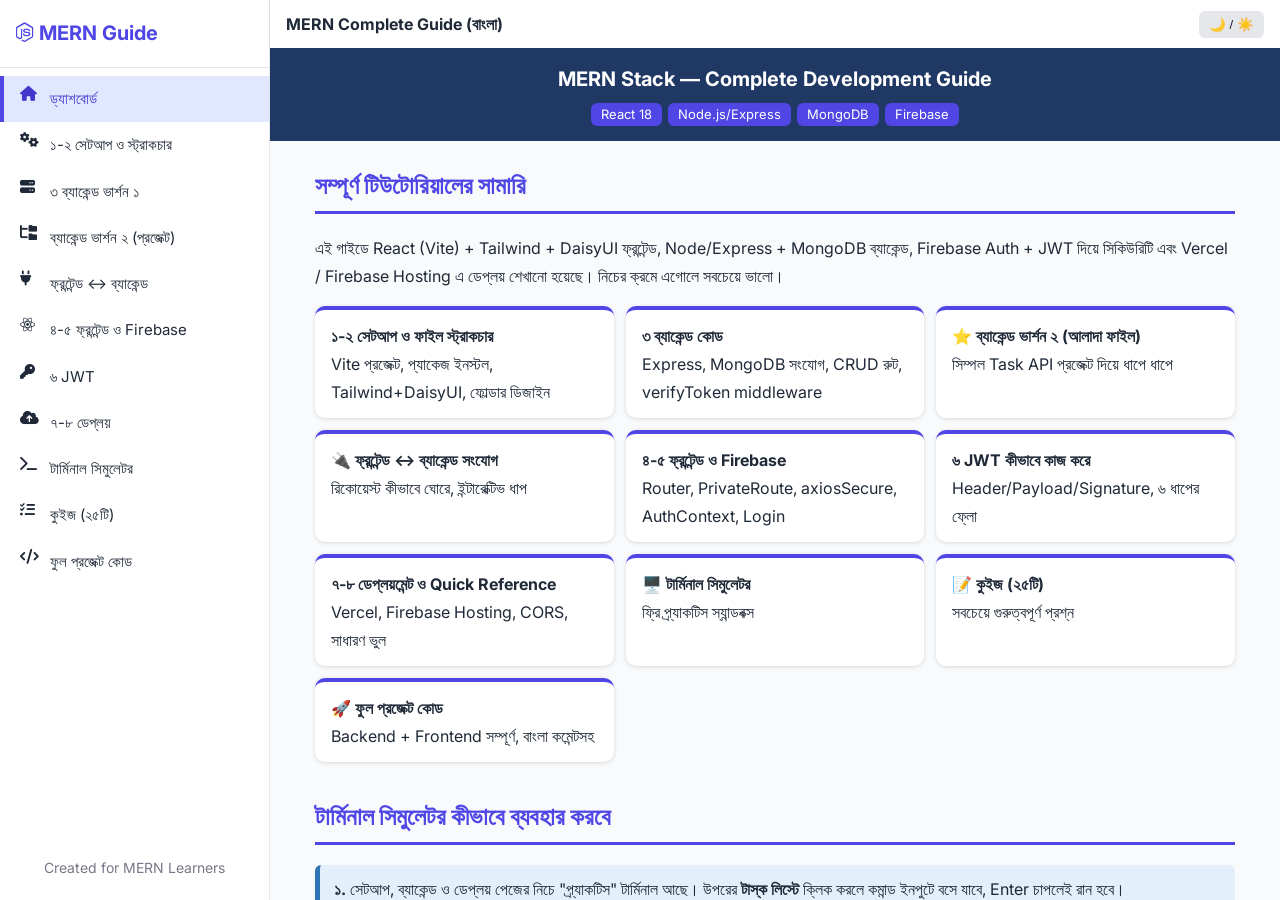
==== index.html @ 226db300 "first commit" ====
<!DOCTYPE html><html lang="bn"><head><meta charset="utf-8"><meta name="viewport" content="width=device-width,initial-scale=1"><title>হোম — MERN Guide</title><link rel="stylesheet" href="style.css"></head><body data-p="index"><main>
<h2>সম্পূর্ণ টিউটোরিয়ালের সামারি</h2>
<p>এই গাইডে React (Vite) + Tailwind + DaisyUI ফ্রন্টেন্ড, Node/Express + MongoDB ব্যাকেন্ড, Firebase Auth + JWT দিয়ে সিকিউরিটি এবং Vercel / Firebase Hosting এ ডেপ্লয় শেখানো হয়েছে। নিচের ক্রমে এগোলে সবচেয়ে ভালো।</p>
<div class="grid">
<a class=card href="setup.html"><b>১-২ সেটআপ ও ফাইল স্ট্রাকচার</b><br>Vite প্রজেক্ট, প্যাকেজ ইনস্টল, Tailwind+DaisyUI, ফোল্ডার ডিজাইন</a>
<a class=card href="backend.html"><b>৩ ব্যাকেন্ড কোড</b><br>Express, MongoDB সংযোগ, CRUD রুট, verifyToken middleware</a>
<a class=card href="backend-v2.html"><b>⭐ ব্যাকেন্ড ভার্শন ২ (আলাদা ফাইল)</b><br>সিম্পল Task API প্রজেক্ট দিয়ে ধাপে ধাপে</a>
<a class=card href="connect.html"><b>🔌 ফ্রন্টেন্ড ↔ ব্যাকেন্ড সংযোগ</b><br>রিকোয়েস্ট কীভাবে ঘোরে, ইন্টারেক্টিভ ধাপ</a>
<a class=card href="frontend.html"><b>৪-৫ ফ্রন্টেন্ড ও Firebase</b><br>Router, PrivateRoute, axiosSecure, AuthContext, Login</a>
<a class=card href="jwt.html"><b>৬ JWT কীভাবে কাজ করে</b><br>Header/Payload/Signature, ৬ ধাপের ফ্লো</a>
<a class=card href="deploy.html"><b>৭-৮ ডেপ্লয়মেন্ট ও Quick Reference</b><br>Vercel, Firebase Hosting, CORS, সাধারণ ভুল</a>
<a class=card href="terminal.html"><b>🖥️ টার্মিনাল সিমুলেটর</b><br>ফ্রি প্র্যাকটিস স্যান্ডবক্স</a>
<a class=card href="quiz.html"><b>📝 কুইজ (২৫টি)</b><br>সবচেয়ে গুরুত্বপূর্ণ প্রশ্ন</a>
<a class=card href="project.html"><b>🚀 ফুল প্রজেক্ট কোড</b><br>Backend + Frontend সম্পূর্ণ, বাংলা কমেন্টসহ</a>
</div>
<h2>টার্মিনাল সিমুলেটর কীভাবে ব্যবহার করবে</h2>
<div class="box i"><b>১.</b> সেটআপ, ব্যাকেন্ড ও ডেপ্লয় পেজের নিচে "প্র্যাকটিস" টার্মিনাল আছে। উপরের <b>টাস্ক লিস্টে</b> ক্লিক করলে কমান্ড ইনপুটে বসে যাবে, Enter চাপলেই রান হবে।<br><b>২.</b> কমান্ড ঠিকমতো চালালে টাস্কে ✅ পড়বে।<br><b>৩.</b> <code>help</code> লিখলে সাপোর্টেড কমান্ড দেখাবে; ↑ / ↓ দিয়ে আগের কমান্ড ফেরত আনা যায়।<br><b>৪.</b> <code>ls</code>, <code>cd</code>, <code>mkdir</code>, <code>cat</code> কাজ করে। <code>npm install</code> ঠিক ফোল্ডারে না চালালে আসল টার্মিনালের মতোই এরর দেখাবে।</div>
<div class="box w">এটি শুধু সিমুলেটর — আসলে কিছু ইনস্টল হয় না। আসল প্র্যাকটিস নিজের কম্পিউটারে করো।</div>
<h2>টেক স্ট্যাক</h2>
<table><tr><th>ফ্রন্টেন্ড</th><td>React 18 + Vite, React Router v6, Tailwind CSS, DaisyUI, Axios, Firebase</td></tr><tr><th>ব্যাকেন্ড</th><td>Node.js, Express.js, MongoDB, JWT, dotenv, cors</td></tr><tr><th>অথেনটিকেশন</th><td>Firebase Auth (Google/Email) + JWT Token</td></tr><tr><th>ডেপ্লয়মেন্ট</th><td>Frontend → Firebase Hosting/Vercel, Backend → Vercel</td></tr></table>
</main><script src="app.js"></script></body></html>
---- style.css ----
:root{--n:#1F3864;--b:#4F46E5;--bg:#f9fafb;--c:#fff;--t:#1f2937;--bd:#e5e7eb;--g:#2e7d32;--r:#c62828}
.dark{--bg:#111827;--c:#1f2937;--t:#e5e7eb;--bd:#374151;--b:#818CF8}
*{box-sizing:border-box}body{margin:0;font:16px/1.75 Inter,'Hind Siliguri','Noto Sans Bengali',sans-serif;background:var(--bg);color:var(--t);transition:background .3s}
.app{display:flex;height:100vh;overflow:hidden}.col{flex:1;min-width:0;display:flex;flex-direction:column}
aside{width:270px;background:var(--c);border-right:1px solid var(--bd);display:flex;flex-direction:column;flex-shrink:0;transition:transform .3s}
aside h1{margin:0;padding:16px;font-size:20px;color:var(--b);border-bottom:1px solid var(--bd)}aside nav{flex:1;overflow:auto;padding:8px 0}
aside a{display:flex;gap:10px;padding:10px 16px;color:inherit;text-decoration:none;border-left:4px solid transparent;font-size:15px}aside a i{width:20px}
aside a:hover{background:var(--bd)}aside a.on{background:#e0e7ff;color:#4338ca;border-color:#4f46e5}.dark aside a.on{background:#374151;color:#818cf8;border-color:#818cf8}
.top{background:var(--c);box-shadow:0 1px 3px #0002;padding:10px 16px;display:flex;justify-content:space-between;align-items:center}
.top button{border:0;background:var(--bd);color:var(--t);border-radius:6px;padding:6px 10px;cursor:pointer}#ob{display:none}
.ban{background:var(--n);color:#fff;padding:14px 20px;text-align:center}.ban b{font-size:20px}.chips span{display:inline-block;background:#4F46E5;border-radius:6px;padding:0 10px;margin:6px 3px 0;font-size:13px}
main{flex:1;overflow-y:auto;padding:24px max(18px,calc((100% - 920px)/2));animation:fi .3s}@keyframes fi{from{opacity:0;transform:translateY(10px)}to{opacity:1;transform:none}}
@media(max-width:768px){aside{position:absolute;height:100%;z-index:40;transform:translateX(-100%)}aside.open{transform:none}#ob{display:block}}
h2{color:var(--b);border-bottom:3px solid var(--b);padding-bottom:4px;margin-top:34px}h2:first-child{margin-top:0}h3{color:var(--b)}code{background:var(--bd);padding:1px 5px;border-radius:4px}
pre{margin:0 0 14px;background:#0d1117;color:#3fb950;padding:14px;border-radius:8px;overflow:auto;font:13px/1.55 'Fira Code',Consolas,monospace;position:relative}
.f{background:#1b2a41;color:#9cc4ff;padding:4px 12px;border-radius:8px 8px 0 0;font:12px monospace;margin-top:14px}.f+pre{border-radius:0 0 8px 8px}
.cp{position:absolute;right:6px;top:6px;background:#4F46E5;color:#fff;border:0;border-radius:4px;cursor:pointer;font-size:12px}
.box{padding:10px 14px;border-left:5px solid;border-radius:6px;margin:12px 0}.i{background:#e3f0fc;border-color:#2E75B6}.w{background:#fdeaea;border-color:var(--r)}.s{background:#e6f4e7;border-color:var(--g)}
.dark .i{background:#1e2a4a;color:#dbe7ff}.dark .w{background:#3a1d1d}.dark .s{background:#1b3220}
table{border-collapse:collapse;width:100%;background:var(--c);margin:10px 0}th{background:var(--n);color:#fff}td,th{border:1px solid var(--bd);padding:6px 10px;text-align:left}
.grid{display:grid;grid-template-columns:repeat(auto-fit,minmax(250px,1fr));gap:12px}.card{background:var(--c);border-radius:10px;padding:12px 16px;box-shadow:0 1px 4px #0002;text-decoration:none;color:inherit;border-top:4px solid var(--b)}.card:hover{transform:translateY(-3px)}
.pg{display:flex;justify-content:space-between;margin:30px 0}.pg a{background:var(--b);color:#fff;padding:8px 16px;border-radius:6px;text-decoration:none}footer{text-align:center;color:#778;padding:20px;font-size:14px}
#toast{position:fixed;top:20px;right:20px;background:#22c55e;color:#fff;padding:10px 20px;border-radius:6px;transform:translateX(150%);transition:.3s;z-index:99}#toast.on{transform:none}
.term{margin:14px 0;border-radius:10px;overflow:hidden;box-shadow:0 2px 8px #0004;border:1px solid #374151}.tk{background:#1b2a41;color:#cfe0ff;padding:10px 14px;font-size:14px}
.tb{background:#323233;padding:8px 14px;display:flex;align-items:center;gap:6px}.tb i{width:12px;height:12px;border-radius:50%}.tb span{color:#9ca3af;font:12px monospace;margin-left:8px}
.t{cursor:pointer;font-family:monospace;padding:1px 0}.t:hover{color:#fff}.t.ok{color:#6fdc8c;text-decoration:line-through}
.tm{background:#1e1e1e;color:#d0d7de;font:14px/1.5 'Fira Code',Consolas,monospace;padding:10px 14px}.out{height:260px;overflow:auto;white-space:pre-wrap}.out .cm{color:#fff}.out .er{color:#ff7b72}.out .ok{color:#3fb950}
.ln{display:flex}.ln input{flex:1;background:0;border:0;outline:0;color:#f3f4f6;font:inherit;margin-left:6px}.ps{color:#22c55e;white-space:nowrap}
.q{background:var(--c);border-radius:10px;padding:12px 16px;margin:14px 0;box-shadow:0 1px 4px #0002;border-left:4px solid transparent}.q.ok{border-color:#22c55e}.q.bad{border-color:#ef4444}
.q button{display:block;width:100%;text-align:left;margin:5px 0;padding:8px 12px;border:1px solid var(--bd);border-radius:6px;background:var(--bg);color:inherit;cursor:pointer;font:inherit}.q button:hover{background:var(--bd)}
.q button.y{background:#c8f0cc;border-color:var(--g);color:#111}.q button.n{background:#ffd6d6;border-color:var(--r);color:#111}.ex{display:none;font-size:14px;opacity:.85}
#sc{position:sticky;top:-10px;background:var(--c);padding:10px 16px;border-radius:8px;z-index:5;display:flex;justify-content:space-between;align-items:center;box-shadow:0 1px 4px #0003;font-weight:700}#sc button{background:#ef4444;color:#fff;border:0;border-radius:6px;padding:6px 14px;cursor:pointer}
.fl{display:flex;flex-wrap:wrap;gap:6px;align-items:center;justify-content:center;margin:14px 0}.fl div{background:var(--c);border:2px solid var(--bd);border-radius:8px;padding:8px 12px;font-size:13px;text-align:center;transition:.3s}.fl div.on{border-color:#22c55e;background:#dcfce7;color:#111;transform:scale(1.08)}
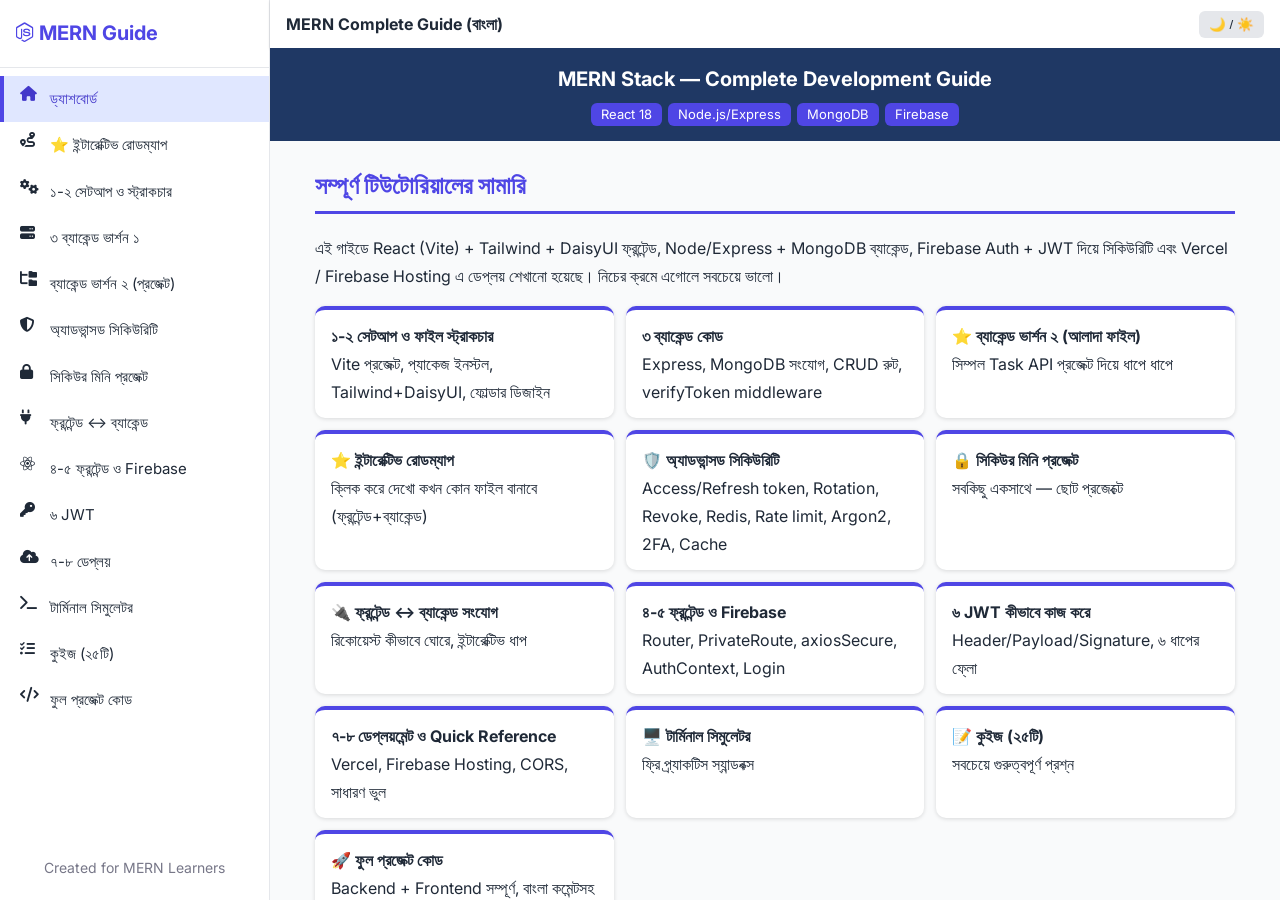
==== commit 6eb082a6: "iteractiveAdd" ====
--- a/index.html
+++ b/index.html
@@ -5,6 +5,9 @@
 <a class=card href="setup.html"><b>১-২ সেটআপ ও ফাইল স্ট্রাকচার</b><br>Vite প্রজেক্ট, প্যাকেজ ইনস্টল, Tailwind+DaisyUI, ফোল্ডার ডিজাইন</a>
 <a class=card href="backend.html"><b>৩ ব্যাকেন্ড কোড</b><br>Express, MongoDB সংযোগ, CRUD রুট, verifyToken middleware</a>
 <a class=card href="backend-v2.html"><b>⭐ ব্যাকেন্ড ভার্শন ২ (আলাদা ফাইল)</b><br>সিম্পল Task API প্রজেক্ট দিয়ে ধাপে ধাপে</a>
+<a class=card href="roadmap.html"><b>⭐ ইন্টারেক্টিভ রোডম্যাপ</b><br>ক্লিক করে দেখো কখন কোন ফাইল বানাবে (ফ্রন্টেন্ড+ব্যাকেন্ড)</a>
+<a class=card href="advanced.html"><b>🛡️ অ্যাডভান্সড সিকিউরিটি</b><br>Access/Refresh token, Rotation, Revoke, Redis, Rate limit, Argon2, 2FA, Cache</a>
+<a class=card href="secure-project.html"><b>🔒 সিকিউর মিনি প্রজেক্ট</b><br>সবকিছু একসাথে — ছোট প্রজেক্টে</a>
 <a class=card href="connect.html"><b>🔌 ফ্রন্টেন্ড ↔ ব্যাকেন্ড সংযোগ</b><br>রিকোয়েস্ট কীভাবে ঘোরে, ইন্টারেক্টিভ ধাপ</a>
 <a class=card href="frontend.html"><b>৪-৫ ফ্রন্টেন্ড ও Firebase</b><br>Router, PrivateRoute, axiosSecure, AuthContext, Login</a>
 <a class=card href="jwt.html"><b>৬ JWT কীভাবে কাজ করে</b><br>Header/Payload/Signature, ৬ ধাপের ফ্লো</a>
@@ -18,4 +21,5 @@
 <div class="box w">এটি শুধু সিমুলেটর — আসলে কিছু ইনস্টল হয় না। আসল প্র্যাকটিস নিজের কম্পিউটারে করো।</div>
 <h2>টেক স্ট্যাক</h2>
 <table><tr><th>ফ্রন্টেন্ড</th><td>React 18 + Vite, React Router v6, Tailwind CSS, DaisyUI, Axios, Firebase</td></tr><tr><th>ব্যাকেন্ড</th><td>Node.js, Express.js, MongoDB, JWT, dotenv, cors</td></tr><tr><th>অথেনটিকেশন</th><td>Firebase Auth (Google/Email) + JWT Token</td></tr><tr><th>ডেপ্লয়মেন্ট</th><td>Frontend → Firebase Hosting/Vercel, Backend → Vercel</td></tr></table>
+<div class="box s">🎯 GitHub Pages এ আপলোড: এই ফোল্ডারের সব ফাইল রিপোর সরাসরি root এ দিয়ে Settings → Pages → Deploy from branch (main / root) সিলেক্ট করো।</div>
 </main><script src="app.js"></script></body></html>
--- a/style.css
+++ b/style.css
@@ -31,3 +31,21 @@
 .q button.y{background:#c8f0cc;border-color:var(--g);color:#111}.q button.n{background:#ffd6d6;border-color:var(--r);color:#111}.ex{display:none;font-size:14px;opacity:.85}
 #sc{position:sticky;top:-10px;background:var(--c);padding:10px 16px;border-radius:8px;z-index:5;display:flex;justify-content:space-between;align-items:center;box-shadow:0 1px 4px #0003;font-weight:700}#sc button{background:#ef4444;color:#fff;border:0;border-radius:6px;padding:6px 14px;cursor:pointer}
 .fl{display:flex;flex-wrap:wrap;gap:6px;align-items:center;justify-content:center;margin:14px 0}.fl div{background:var(--c);border:2px solid var(--bd);border-radius:8px;padding:8px 12px;font-size:13px;text-align:center;transition:.3s}.fl div.on{border-color:#22c55e;background:#dcfce7;color:#111;transform:scale(1.08)}
+.fb{background:var(--b);color:#fff;border:0;border-radius:6px;padding:6px 14px;margin:2px;cursor:pointer;font:inherit;font-size:14px}.fl div{cursor:pointer}
+.tabs button{background:var(--bd);color:var(--t);border:0;padding:8px 18px;border-radius:8px 8px 0 0;cursor:pointer;font:inherit;font-weight:700}.tabs button.on{background:var(--b);color:#fff}
+.dots{display:flex;flex-wrap:wrap;gap:6px;margin:12px 0}.dots button{width:34px;height:34px;border-radius:50%;border:2px solid var(--bd);background:var(--c);color:var(--t);cursor:pointer;font-weight:700}.dots button.dn{background:#22c55e;color:#fff;border-color:#22c55e}.dots button.on{background:var(--b);color:#fff;border-color:var(--b);transform:scale(1.2)}
+.pb{height:8px;background:var(--bd);border-radius:6px;overflow:hidden}.pb i{display:block;height:100%;background:#22c55e;transition:width .4s}
+.fg{display:inline-block;vertical-align:top;margin:6px 10px 6px 0;background:var(--c);border:1px solid var(--bd);border-radius:8px;padding:6px 10px}.fg b{font-size:12px;opacity:.6}
+.fc{display:block;font:13px monospace;padding:2px 8px;margin:3px 0;border-radius:4px;opacity:.25;border:1px dashed var(--bd);transition:.4s}.fc.dn{opacity:1;border:1px solid #22c55e;background:#dcfce7;color:#14532d}.fc.nw{opacity:1;background:var(--b);color:#fff;animation:pl 1s infinite}@keyframes pl{50%{box-shadow:0 0 0 5px #4f46e555}}
+.cmd{background:#0d1117;color:#3fb950;padding:10px 14px;border-radius:8px;font:13px/1.6 monospace;white-space:pre-wrap;margin:8px 0}
+/* রোডম্যাপ পেজ: সাইটের নেভি/ইন্ডিগো নীল ব্যাকগ্রাউন্ড */
+body[data-p=roadmap] main{background:linear-gradient(160deg,#071631,#141250);color:#fff}
+body[data-p=roadmap] h2,body[data-p=roadmap] h3{color:#c7d2fe;border-color:#818cf8}
+body[data-p=roadmap] a{color:#a5b4fc}body[data-p=roadmap] .fb{color:#fff;background:#4F46E5}
+body[data-p=roadmap] .box{background:#ffffff1f!important;color:#fff;border-color:#a5b4fc}
+body[data-p=roadmap] .fg{background:#ffffff14;border-color:#ffffff40}
+body[data-p=roadmap] .fc{border-color:#ffffff55}
+body[data-p=roadmap] .dots button{background:#ffffff22;color:#fff;border-color:#ffffff55}
+body[data-p=roadmap] .dots button.dn{background:#22c55e;border-color:#22c55e}body[data-p=roadmap] .dots button.on{background:#4F46E5;border-color:#fff}
+body[data-p=roadmap] .tabs button{background:#ffffff22;color:#fff}body[data-p=roadmap] .tabs button.on{background:#4F46E5}
+body[data-p=roadmap] .pb{background:#ffffff33}body[data-p=roadmap] .pg a{background:#4F46E5}body[data-p=roadmap] footer{color:#c7d2fe}
